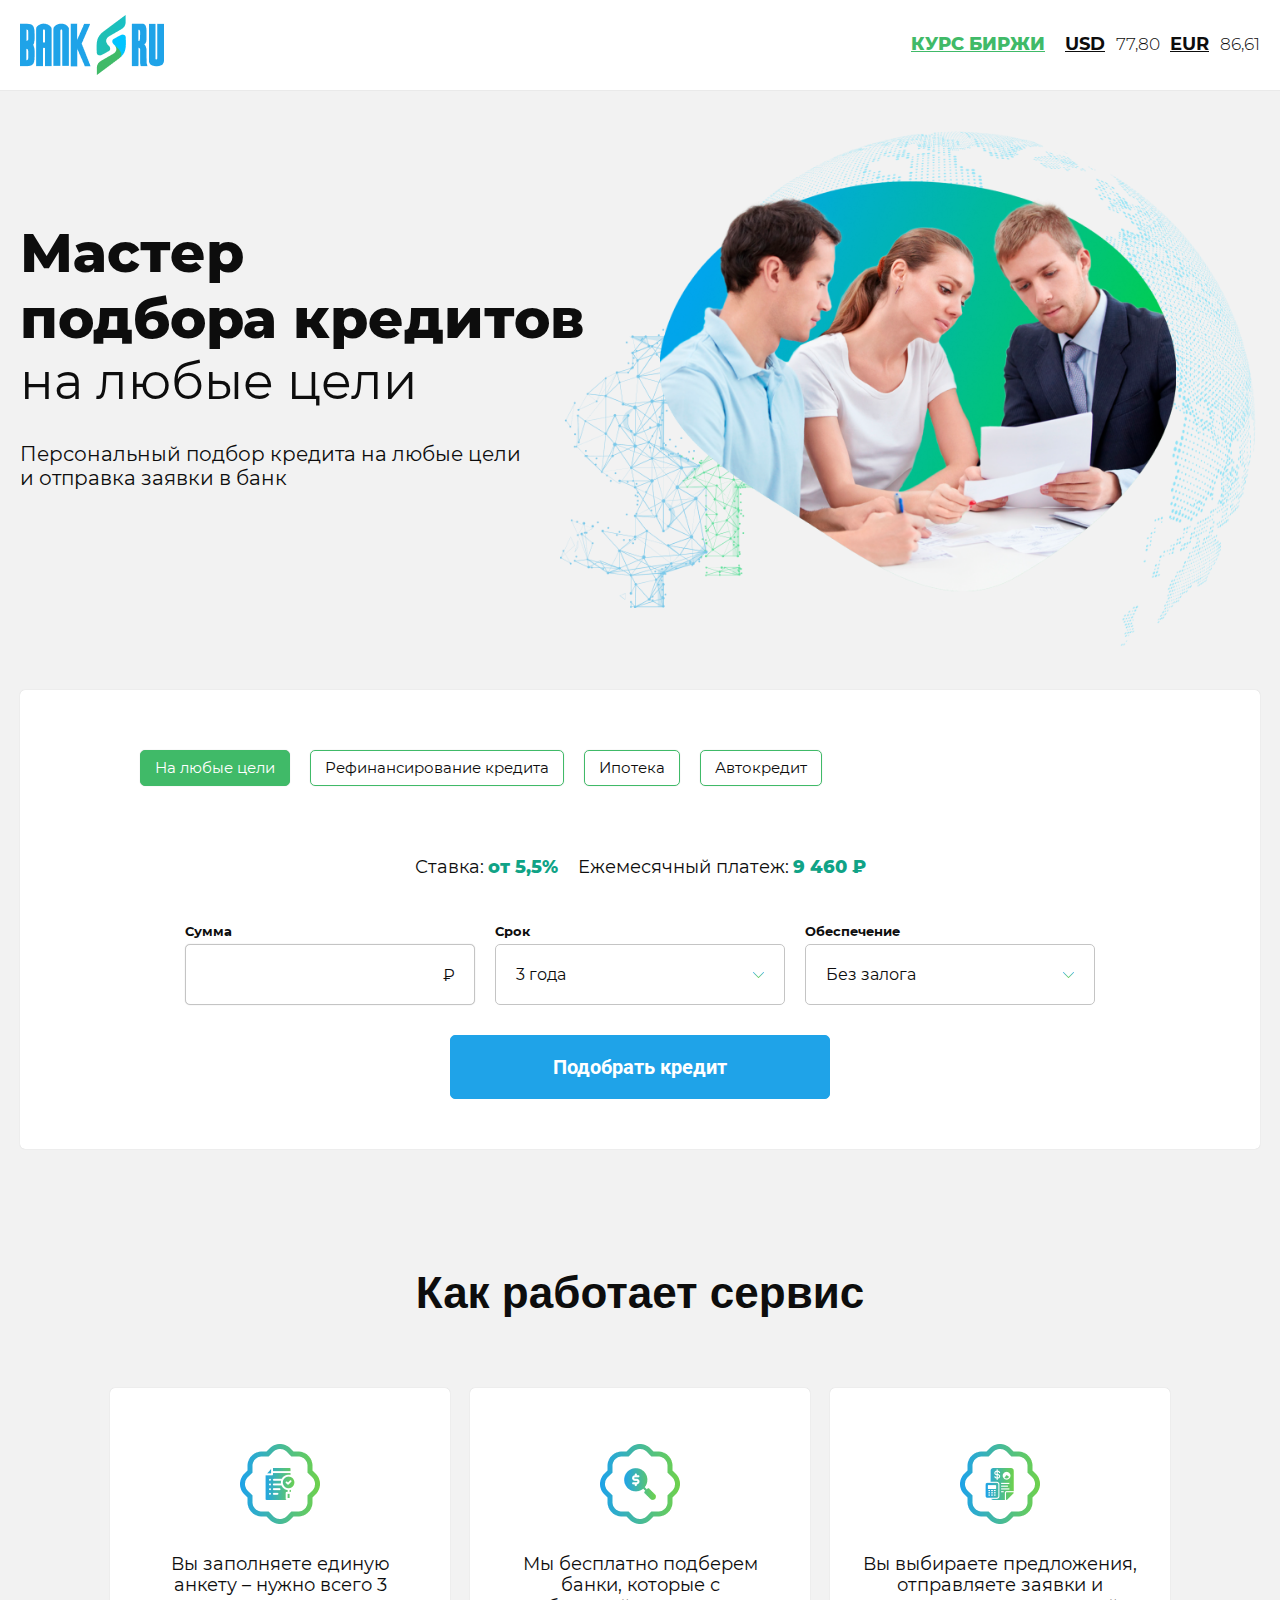
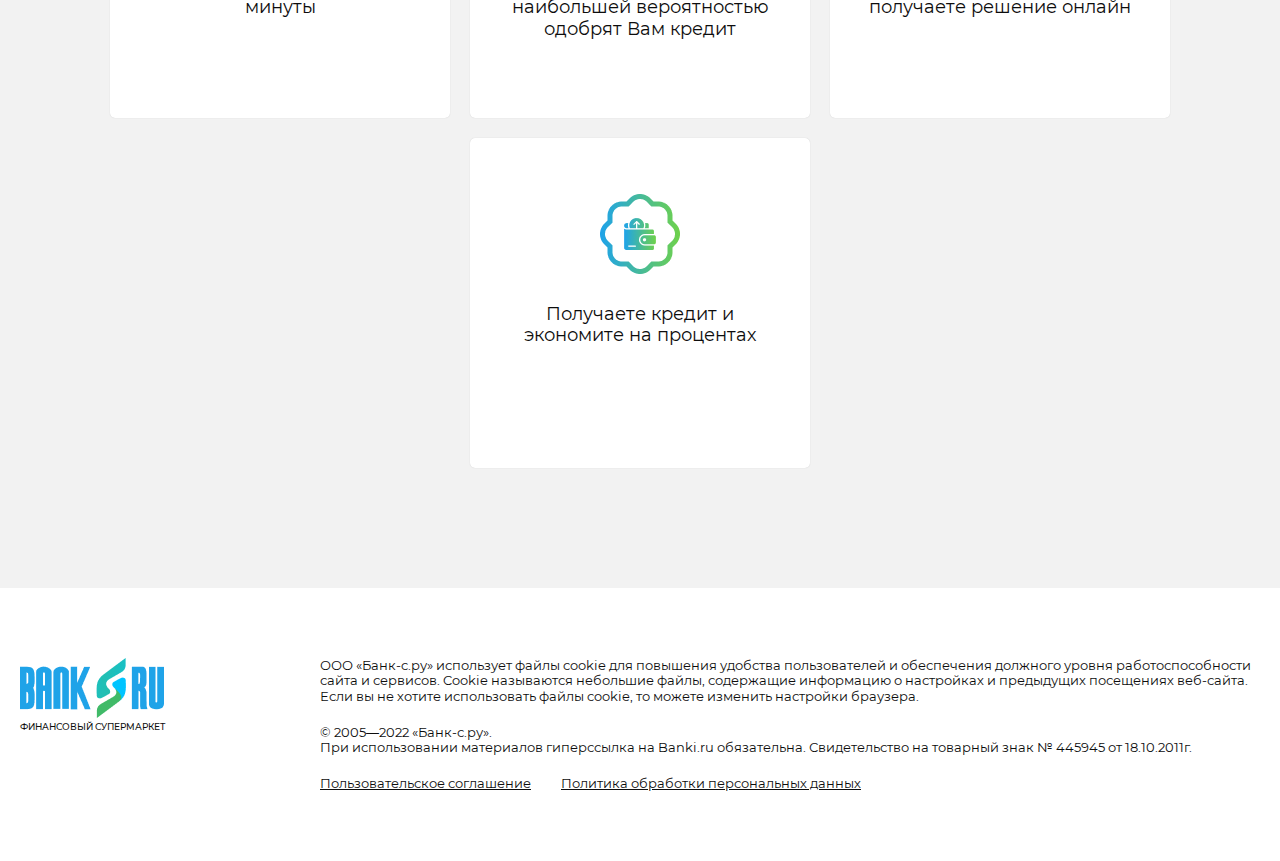
==== master.html @ af0bd75e "master.html" ====
<!DOCTYPE html>
<html lang="en">
<head>
    <meta charset="UTF-8">
    <meta http-equiv="X-UA-Compatible" content="IE=edge">
    <meta name="viewport" content="width=device-width, initial-scale=1.0">
    <link rel="stylesheet" href="css/style.css">
    <title>Document</title>
</head>
<body>

    
    <header class="section header">

        <div class="container header__container">
            <div class="row header__row">
                <img src="img/header/logo.png" alt="Bank" class="header__logo">

                <div class="header__box">
                    <a href="#" class="header__title">Курс биржи</a>
                    <div class="header__text-group header__text-group--first">
                        <span class="header__text-group__title">USD</span>
                        <span class="header__text-group__text">77,80</span>
                    </div>
                    <div class="header__text-group">
                        <span class="header__text-group__title">EUR</span>
                        <span class="header__text-group__text">86,61</span>
                    </div>
                </div>
            </div>
        </div>

    </header>
    <!-- /.section header -->

    <main>

        <section class="section master-main">

            <div class="container master-main__container">
                <div class="master-main__box">
                    <h2 class="master-main__title">Мастер<br>подбора кредитов</h2>
                    <h3 class="master-main__subtitle">на любые цели</h3>
                    <img src="img/master-main/bgM.png" alt="img" class="master-main__img">
                    <p class="master-main__text">Персональный подбор кредита на любые цели и отправка заявки в банк</p>
                </div>
            </div>

        </section>
        <!-- /.section master-main -->

        <section class="section master-calc">

            <div class="container master-calc__container">

                <div class="master-calc__tabs row">

                    <div class="master-calc__tabs__item active">На любые цели</div>
                    <div class="master-calc__tabs__item">Рефинансирование кредита</div>
                    <div class="master-calc__tabs__item">Ипотека</div>
                    <div class="master-calc__tabs__item">Автокредит</div>

                </div>

                <form action="#" class="master-calc__tab-content active">

                    <div class="row master-calc__result">

                        <div class="master-calc__text-group">
                            <span class="master-calc__text-group__title">Ставка:</span>
                            <span class="master-calc__text-group__text">от 5,5%</span>
                        </div>

                        <div class="master-calc__text-group">
                            <span class="master-calc__text-group__title">Ежемесячный платеж:</span>
                            <span class="master-calc__text-group__text">9 460 ₽</span>
                        </div>

                    </div>

                    <div class="master-calc__box">

                        <div class="master-calc__input-group">
                            <label for="sum1" class="master-calc__label">Сумма</label>
                            <input type="text" id="sum1" class="master-calc__input">
                            <span class="master-calc__rouble">₽</span>
                        </div>

                        <div class="master-calc__input-group">
                            <p class="master-calc__label">Срок</p>
                            <div class="select select--1">
                                <span class="select__title">3 года</span>
                                <span class="select__arrow"><img src="img/master-calc/arrow.png" alt="arrow"></span>
                                <div class="select__content">
                                    <div class="select__option">1 мес.</div>
                                    <div class="select__option">3 мес.</div>
                                    <div class="select__option">6 мес.</div>
                                    <div class="select__option">9 мес.</div>
                                    <div class="select__option">1 год</div>
                                    <div class="select__option">1 год 6 мес.</div>
                                    <div class="select__option">2 года</div>
                                    <div class="select__option active">3 года</div>
                                    <div class="select__option">4 года</div>
                                    <div class="select__option">5 лет</div>
                                    <div class="select__option">6 лет</div>
                                    <div class="select__option">7 лет</div>
                                    <div class="select__option">10 лет</div>
                                    <div class="select__option">15 лет</div>
                                    <div class="select__option">20 лет</div>
                                    <div class="select__option">25 лет</div>
                                    <div class="select__option">30 лет</div>
                                </div>
                            </div>
                        </div>

                        <div class="master-calc__input-group">
                            <p class="master-calc__label">Обеспечение</p>
                            <div class="select select--2">
                                <span class="select__title">Без залога</span>
                                <span class="select__arrow"><img src="img/master-calc/arrow.png" alt="arrow"></span>
                                <div class="select__content">
                                    <div class="select__option active">Без залога</div>
                                    <div class="select__option">Готов предоставить залог</div>
                                </div>
                            </div>
                        </div>

                    </div>

                    <button class="button master-calc__button">Подобрать кредит</button>

                </form>

                <form action="#" class="master-calc__tab-content">

                    <div class="row master-calc__result">

                        <div class="master-calc__text-group">
                            <span class="master-calc__text-group__title">Ставка:</span>
                            <span class="master-calc__text-group__text">от 5,5%</span>
                        </div>

                        <div class="master-calc__text-group">
                            <span class="master-calc__text-group__title">Ежемесячный платеж:</span>
                            <span class="master-calc__text-group__text">9 460 ₽</span>
                        </div>

                        <div class="master-calc__text-group">
                            <span class="master-calc__text-group__title">Экономия в месяц:</span>
                            <span class="master-calc__text-group__text">46 460 ₽</span>
                        </div>

                    </div>

                    <div class="master-calc__box">

                        <div class="master-calc__input-group">
                            <label for="sum1" class="master-calc__label">Сумма текущих кредитов</label>
                            <input type="text" id="sum1" class="master-calc__input">
                            <span class="master-calc__rouble">₽</span>
                        </div>

                        <div class="master-calc__input-group">
                            <label for="sum1" class="master-calc__label">Плачу сейчас в месяц</label>
                            <input type="text" id="sum1" class="master-calc__input">
                            <span class="master-calc__rouble">₽</span>
                        </div>

                        <div class="master-calc__input-group">
                            <p class="master-calc__label">Желаемый срок кредита</p>
                            <div class="select select--3">
                                <span class="select__title">3 года</span>
                                <span class="select__arrow"><img src="img/master-calc/arrow.png" alt="arrow"></span>
                                <div class="select__content">
                                    <div class="select__option">1 мес.</div>
                                    <div class="select__option">3 мес.</div>
                                    <div class="select__option">6 мес.</div>
                                    <div class="select__option">9 мес.</div>
                                    <div class="select__option">1 год</div>
                                    <div class="select__option">1 год 6 мес.</div>
                                    <div class="select__option">2 года</div>
                                    <div class="select__option active">3 года</div>
                                    <div class="select__option">4 года</div>
                                    <div class="select__option">5 лет</div>
                                    <div class="select__option">6 лет</div>
                                    <div class="select__option">7 лет</div>
                                    <div class="select__option">10 лет</div>
                                    <div class="select__option">15 лет</div>
                                    <div class="select__option">20 лет</div>
                                    <div class="select__option">25 лет</div>
                                    <div class="select__option">30 лет</div>
                                </div>
                            </div>
                        </div>

                    </div>

                    <button class="button master-calc__button">Подобрать кредит</button>

                </form>

                <form action="#" class="master-calc__tab-content">

                    <div class="row master-calc__result">

                        <div class="master-calc__text-group">
                            <span class="master-calc__text-group__title">Ставка:</span>
                            <span class="master-calc__text-group__text">от 5,5%</span>
                        </div>

                        <div class="master-calc__text-group">
                            <span class="master-calc__text-group__title">Сумма кредита:</span>
                            <span class="master-calc__text-group__text">2 500 000 ₽</span>
                        </div>

                        <div class="master-calc__text-group">
                            <span class="master-calc__text-group__title">Ежемесячный платеж:</span>
                            <span class="master-calc__text-group__text">25 910 ₽</span>
                        </div>

                    </div>

                    <div class="master-calc__box">

                        <div class="master-calc__input-group">
                            <p class="master-calc__label">Тип недвижимости</p>
                            <div class="select select--4">
                                <span class="select__title">Квартира</span>
                                <span class="select__arrow"><img src="img/master-calc/arrow.png" alt="arrow"></span>
                                <div class="select__content">
                                    <div class="select__option active">Квартира</div>
                                    <div class="select__option">Дом</div>
                                    <div class="select__option">Строительство дома</div>
                                    <div class="select__option">Апартаменты</div>
                                    <div class="select__option">Комната/Доля в квартире</div>
                                    <div class="select__option">Земельный участок</div>
                                    <div class="select__option">Гараж/машиноместо</div>
                                    <div class="select__option">Коммерческая недвижимость</div>
                                </div>
                            </div>
                        </div>

                        <div class="master-calc__input-group">
                            <label for="sum1" class="master-calc__label">Стоимость недвижимости</label>
                            <input type="text" id="sum1" class="master-calc__input">
                            <span class="master-calc__rouble">₽</span>
                        </div>

                        <div class="master-calc__input-group">
                            <label for="sum1" class="master-calc__label">Первоначальный взнос</label>
                            <input type="text" id="sum1" class="master-calc__input">
                            <span class="master-calc__rouble">₽</span>
                        </div>

                        <div class="master-calc__input-group">
                            <p class="master-calc__label">Срок</p>
                            <div class="select select--5">
                                <span class="select__title">10 лет</span>
                                <span class="select__arrow"><img src="img/master-calc/arrow.png" alt="arrow"></span>
                                <div class="select__content">
                                    <div class="select__option">2 года</div>
                                    <div class="select__option">3 года</div>
                                    <div class="select__option">4 года</div>
                                    <div class="select__option">5 лет</div>
                                    <div class="select__option">6 лет</div>
                                    <div class="select__option">7 лет</div>
                                    <div class="select__option active">10 лет</div>
                                    <div class="select__option">15 лет</div>
                                    <div class="select__option">20 лет</div>
                                    <div class="select__option">25 лет</div>
                                    <div class="select__option">30 лет</div>
                                </div>
                            </div>
                        </div>

                    </div>

                    <button class="button master-calc__button">Подобрать кредит</button>

                </form>

                <form action="#" class="master-calc__tab-content">

                    <div class="row master-calc__result">

                        <div class="master-calc__text-group">
                            <span class="master-calc__text-group__title">Ставка:</span>
                            <span class="master-calc__text-group__text">от 5,5%</span>
                        </div>

                        <div class="master-calc__text-group">
                            <span class="master-calc__text-group__title">Ежемесячный платеж:</span>
                            <span class="master-calc__text-group__text">9 460 ₽</span>
                        </div>

                    </div>

                    <div class="master-calc__box">

                        <div class="master-calc__input-group">
                            <label for="sum1" class="master-calc__label">Сумма</label>
                            <input type="text" id="sum1" class="master-calc__input">
                            <span class="master-calc__rouble">₽</span>
                        </div>

                        <div class="master-calc__input-group">
                            <p class="master-calc__label">Срок кредита</p>
                            <div class="select select--6">
                                <span class="select__title">3 года</span>
                                <span class="select__arrow"><img src="img/master-calc/arrow.png" alt="arrow"></span>
                                <div class="select__content">
                                    <div class="select__option">1 мес.</div>
                                    <div class="select__option">3 мес.</div>
                                    <div class="select__option">6 мес.</div>
                                    <div class="select__option">9 мес.</div>
                                    <div class="select__option">1 год</div>
                                    <div class="select__option">1 год 6 мес.</div>
                                    <div class="select__option">2 года</div>
                                    <div class="select__option active">3 года</div>
                                    <div class="select__option">4 года</div>
                                    <div class="select__option">5 лет</div>
                                    <div class="select__option">6 лет</div>
                                    <div class="select__option">7 лет</div>
                                    <div class="select__option">10 лет</div>
                                    <div class="select__option">15 лет</div>
                                    <div class="select__option">20 лет</div>
                                    <div class="select__option">25 лет</div>
                                    <div class="select__option">30 лет</div>
                                </div>
                            </div>
                        </div>

                    </div>

                    <button class="button master-calc__button">Подобрать кредит</button>

                </form>

            </div>

        </section>
        <!-- /.section master-calc -->

        <section class="section master-work">

            <div class="container master-work__container">
                <h3 class="section__title master-work__title">Как работает сервис</h3>

                <div class="row master-work__row">

                    <div class="master-work__card">
                        <img src="img/master-work/img1.png" alt="img" class="master-work__card__img">
                        <p class="master-work__card__text">Вы заполняете единую анкету – нужно всего 3 минуты</p>
                    </div>

                    <div class="master-work__card">
                        <img src="img/master-work/img2.png" alt="img" class="master-work__card__img">
                        <p class="master-work__card__text">Мы бесплатно подберем банки, которые с наибольшей вероятностью одобрят Вам кредит</p>
                    </div>

                    <div class="master-work__card">
                        <img src="img/master-work/img3.png" alt="img" class="master-work__card__img">
                        <p class="master-work__card__text">Вы выбираете предложения, отправляете заявки и получаете решение онлайн</p>
                    </div>

                    <div class="master-work__card">
                        <img src="img/master-work/img4.png" alt="img" class="master-work__card__img">
                        <p class="master-work__card__text">Получаете кредит и экономите на процентах</p>
                    </div>

                </div>
            </div>

        </section>
        <!-- /.section master-work -->

    </main>

    <footer class="section footer">

        <div class="container footer__container">
            <div class="footer__row">
                <div class="footer__box">
                    <img src="img/header/logo.png" alt="logo" class="footer__logo">
                    <p class="footer__box__text">ФИНАНСОВЫЙ СУПЕРМАРКЕТ</p>
                </div>

                <div class="footer__content">
                    <p class="footer__text">ООО «Банк-c.ру» использует файлы cookie для повышения удобства пользователей и обеспечения должного уровня работоспособности сайта и сервисов. Cookie называются небольшие файлы, содержащие информацию о настройках и предыдущих посещениях веб-сайта. Если вы не хотите использовать файлы cookie, то можете изменить настройки браузера.</p>
                    <p class="footer__text">© 2005—2022  «Банк-с.ру».<br>При использовании материалов гиперссылка на Banki.ru обязательна. Свидетельство на товарный знак № 445945 от 18.10.2011г.</p>
                    <div class="footer__content__row">
                        <a href="#" class="footer__link">Пользовательское соглашение</a>
                        <a href="#" class="footer__link">Политика обработки персональных данных</a>
                    </div>
                </div>
            </div>
        </div>

    </footer>
    <!-- /.section footer -->

    <script src="js/script.js"></script>
    
</body>
</html>
---- css/style.css ----
@font-face {
  font-family: 'Montserrat';
  src: url("../fonts/Montserrat/Montserrat-Bold.woff") format("woff"), url("../fonts/Montserrat/Montserrat-Bold.woff2") format("woff2");
  font-weight: bold;
  font-style: normal;
  font-display: swap; }

@font-face {
  font-family: 'Montserrat';
  src: url("../fonts/Montserrat/Montserrat-ExtraBold.woff") format("woff"), url("../fonts/Montserrat/Montserrat-ExtraBold.woff2") format("woff2");
  font-weight: 800;
  font-style: normal;
  font-display: swap; }

@font-face {
  font-family: 'Montserrat';
  src: url("../fonts/Montserrat/Montserrat-Light.woff") format("woff"), url("../fonts/Montserrat/Montserrat-Light.woff2") format("woff2");
  font-weight: 300;
  font-style: normal;
  font-display: swap; }

@font-face {
  font-family: 'Montserrat';
  src: url("../fonts/Montserrat/Montserrat-Medium.woff") format("woff"), url("../fonts/Montserrat/Montserrat-Medium.woff2") format("woff2");
  font-weight: 500;
  font-style: normal;
  font-display: swap; }

@font-face {
  font-family: 'Montserrat';
  src: url("../fonts/Montserrat/Montserrat-Regular.woff") format("woff"), url("../fonts/Montserrat/Montserrat-Regular.woff2") format("woff2");
  font-weight: normal;
  font-style: normal;
  font-display: swap; }

@font-face {
  font-family: 'Montserrat';
  src: url("../fonts/Montserrat/Montserrat-SemiBold.woff") format("woff"), url("../fonts/Montserrat/Montserrat-SemiBold.woff2") format("woff2");
  font-weight: 600;
  font-style: normal;
  font-display: swap; }

@font-face {
  font-family: 'Roboto';
  src: url("../fonts/Roboto/Roboto-Bold.woff") format("woff"), url("../fonts/Roboto/Roboto-Bold.woff2") format("woff2");
  font-weight: bold;
  font-style: normal;
  font-display: swap; }

@font-face {
  font-family: 'Roboto';
  src: url("../fonts/Roboto/Roboto-Medium.woff") format("woff"), url("../fonts/Roboto/Roboto-Medium.woff2") format("woff2");
  font-weight: 500;
  font-style: normal;
  font-display: swap; }

@font-face {
  font-family: 'Roboto';
  src: url("../fonts/Roboto/Roboto-Regular.woff") format("woff"), url("../fonts/Roboto/Roboto-Regular.woff2") format("woff2");
  font-weight: normal;
  font-style: normal;
  font-display: swap; }

/*! normalize.css v8.0.1 | MIT License | github.com/necolas/normalize.css */
/* Document
   ========================================================================== */
/**
 * 1. Correct the line height in all browsers.
 * 2. Prevent adjustments of font size after orientation changes in iOS.
 */
html {
  line-height: 1.15;
  /* 1 */
  -webkit-text-size-adjust: 100%;
  /* 2 */ }

/* Sections
     ========================================================================== */
/**
   * Remove the margin in all browsers.
   */
body {
  margin: 0; }

/**
   * Render the `main` element consistently in IE.
   */
main {
  display: block; }

/**
   * Correct the font size and margin on `h1` elements within `section` and
   * `article` contexts in Chrome, Firefox, and Safari.
   */
h1 {
  font-size: 2em;
  margin: 0.67em 0; }

/* Grouping content
     ========================================================================== */
/**
   * 1. Add the correct box sizing in Firefox.
   * 2. Show the overflow in Edge and IE.
   */
hr {
  box-sizing: content-box;
  /* 1 */
  height: 0;
  /* 1 */
  overflow: visible;
  /* 2 */ }

/**
   * 1. Correct the inheritance and scaling of font size in all browsers.
   * 2. Correct the odd `em` font sizing in all browsers.
   */
pre {
  font-family: monospace, monospace;
  /* 1 */
  font-size: 1em;
  /* 2 */ }

/* Text-level semantics
     ========================================================================== */
/**
   * Remove the gray background on active links in IE 10.
   */
a {
  background-color: transparent; }

/**
   * 1. Remove the bottom border in Chrome 57-
   * 2. Add the correct text decoration in Chrome, Edge, IE, Opera, and Safari.
   */
abbr[title] {
  border-bottom: none;
  /* 1 */
  text-decoration: underline;
  /* 2 */
  -webkit-text-decoration: underline dotted;
  text-decoration: underline dotted;
  /* 2 */ }

/**
   * Add the correct font weight in Chrome, Edge, and Safari.
   */
b,
strong {
  font-weight: bolder; }

/**
   * 1. Correct the inheritance and scaling of font size in all browsers.
   * 2. Correct the odd `em` font sizing in all browsers.
   */
code,
kbd,
samp {
  font-family: monospace, monospace;
  /* 1 */
  font-size: 1em;
  /* 2 */ }

/**
   * Add the correct font size in all browsers.
   */
small {
  font-size: 80%; }

/**
   * Prevent `sub` and `sup` elements from affecting the line height in
   * all browsers.
   */
sub,
sup {
  font-size: 75%;
  line-height: 0;
  position: relative;
  vertical-align: baseline; }

sub {
  bottom: -0.25em; }

sup {
  top: -0.5em; }

/* Embedded content
     ========================================================================== */
/**
   * Remove the border on images inside links in IE 10.
   */
img {
  border-style: none; }

/* Forms
     ========================================================================== */
/**
   * 1. Change the font styles in all browsers.
   * 2. Remove the margin in Firefox and Safari.
   */
button,
input,
optgroup,
select,
textarea {
  font-family: inherit;
  /* 1 */
  font-size: 100%;
  /* 1 */
  line-height: 1.15;
  /* 1 */
  margin: 0;
  /* 2 */ }

/**
   * Show the overflow in IE.
   * 1. Show the overflow in Edge.
   */
button,
input {
  /* 1 */
  overflow: visible; }

/**
   * Remove the inheritance of text transform in Edge, Firefox, and IE.
   * 1. Remove the inheritance of text transform in Firefox.
   */
button,
select {
  /* 1 */
  text-transform: none; }

/**
   * Correct the inability to style clickable types in iOS and Safari.
   */
button,
[type="button"],
[type="reset"],
[type="submit"] {
  -webkit-appearance: button; }

/**
   * Remove the inner border and padding in Firefox.
   */
button::-moz-focus-inner,
[type="button"]::-moz-focus-inner,
[type="reset"]::-moz-focus-inner,
[type="submit"]::-moz-focus-inner {
  border-style: none;
  padding: 0; }

/**
   * Restore the focus styles unset by the previous rule.
   */
button:-moz-focusring,
[type="button"]:-moz-focusring,
[type="reset"]:-moz-focusring,
[type="submit"]:-moz-focusring {
  outline: 1px dotted ButtonText; }

/**
   * Correct the padding in Firefox.
   */
fieldset {
  padding: 0.35em 0.75em 0.625em; }

/**
   * 1. Correct the text wrapping in Edge and IE.
   * 2. Correct the color inheritance from `fieldset` elements in IE.
   * 3. Remove the padding so developers are not caught out when they zero out
   *    `fieldset` elements in all browsers.
   */
legend {
  box-sizing: border-box;
  /* 1 */
  color: inherit;
  /* 2 */
  display: table;
  /* 1 */
  max-width: 100%;
  /* 1 */
  padding: 0;
  /* 3 */
  white-space: normal;
  /* 1 */ }

/**
   * Add the correct vertical alignment in Chrome, Firefox, and Opera.
   */
progress {
  vertical-align: baseline; }

/**
   * Remove the default vertical scrollbar in IE 10+.
   */
textarea {
  overflow: auto; }

/**
   * 1. Add the correct box sizing in IE 10.
   * 2. Remove the padding in IE 10.
   */
[type="checkbox"],
[type="radio"] {
  box-sizing: border-box;
  /* 1 */
  padding: 0;
  /* 2 */ }

/**
   * Correct the cursor style of increment and decrement buttons in Chrome.
   */
[type="number"]::-webkit-inner-spin-button,
[type="number"]::-webkit-outer-spin-button {
  height: auto; }

/**
   * 1. Correct the odd appearance in Chrome and Safari.
   * 2. Correct the outline style in Safari.
   */
[type="search"] {
  -webkit-appearance: textfield;
  /* 1 */
  outline-offset: -2px;
  /* 2 */ }

/**
   * Remove the inner padding in Chrome and Safari on macOS.
   */
[type="search"]::-webkit-search-decoration {
  -webkit-appearance: none; }

/**
   * 1. Correct the inability to style clickable types in iOS and Safari.
   * 2. Change font properties to `inherit` in Safari.
   */
::-webkit-file-upload-button {
  -webkit-appearance: button;
  /* 1 */
  font: inherit;
  /* 2 */ }

/* Interactive
     ========================================================================== */
/*
   * Add the correct display in Edge, IE 10+, and Firefox.
   */
details {
  display: block; }

/*
   * Add the correct display in all browsers.
   */
summary {
  display: list-item; }

/* Misc
     ========================================================================== */
/**
   * Add the correct display in IE 10+.
   */
template {
  display: none; }

/**
   * Add the correct display in IE 10.
   */
[hidden] {
  display: none; }

* {
  margin: 0;
  padding: 0;
  box-sizing: border-box; }

img {
  max-width: 100%;
  height: auto; }

body {
  font-family: 'Roboto', sans-serif;
  font-weight: normal;
  font-size: 18px;
  font-style: normal;
  line-height: 1.2;
  background-color: #F2F2F2;
  color: #0D0D0D; }

.button {
  transition: 0.3s;
  font-size: 20px;
  font-style: normal;
  font-weight: bold;
  line-height: 110%;
  padding: 15px 0;
  cursor: pointer;
  color: #ffffff;
  background-color: #40BA68;
  border-radius: 5px;
  border: 1px solid #40BA68;
  text-decoration: none;
  text-align: center;
  display: inline-block; }
  .button:focus {
    outline: none; }
  .button:hover {
    transform: scale(1.03); }

.section {
  max-width: 1920px;
  margin: auto;
  padding-left: 20px;
  padding-right: 20px; }
  .section__title {
    font-family: 'Motserrat', sans-serif;
    font-weight: 900;
    font-style: normal;
    font-size: 44px;
    line-height: 1.1;
    text-align: center;
    margin: auto; }

.container {
  max-width: 1420px;
  margin: auto; }

.row {
  display: flex;
  justify-content: space-between;
  align-items: center; }

@-webkit-keyframes fadeIn {
  0% {
    opacity: 0; }
  100% {
    opacity: 1; } }

@keyframes fadeIn {
  0% {
    opacity: 0; }
  100% {
    opacity: 1; } }

.header {
  padding-top: 15px;
  padding-bottom: 15px;
  font-family: 'Montserrat', sans-serif;
  font-style: normal;
  background-color: #ffffff;
  box-shadow: 0px 0px 1px #C4C4C4; }
  .header__box {
    display: flex;
    align-items: center; }
  .header__title {
    font-weight: 800;
    font-size: 18px;
    -webkit-text-decoration-line: underline;
    text-decoration-line: underline;
    text-transform: uppercase;
    color: #40BA68;
    margin-right: 20px; }
  .header__text-group--first {
    margin-right: 10px; }
  .header__text-group__title {
    font-weight: bold;
    font-size: 18px;
    -webkit-text-decoration-line: underline;
    text-decoration-line: underline;
    margin-right: 6px; }
  .header__text-group__text {
    font-weight: 300;
    font-size: 17px; }

.main {
  background: url(../img/main/bg.png) no-repeat right center;
  background-size: contain;
  margin-bottom: 60px; }
  .main__img {
    display: none; }
  .main__container {
    padding-top: 144px;
    padding-bottom: 144px; }
  .main__title {
    font-family: 'Montserrat', sans-serif;
    font-style: normal;
    font-weight: 900;
    font-size: 55px;
    margin: 0; }
  .main__subtitle {
    font-family: 'Montserrat', sans-serif;
    font-style: normal;
    font-weight: normal;
    font-size: 50px;
    margin-bottom: 30px; }
  .main__text {
    font-family: 'Montserrat', sans-serif;
    font-style: normal;
    font-weight: normal;
    font-size: 20px;
    margin-bottom: 30px; }
  .main__button {
    background-color: #1FA3E8;
    border-color: #1FA3E8;
    width: 340px;
    font-size: 20px;
    padding-top: 20px;
    padding-bottom: 20px; }

.offer {
  padding-left: 10px;
  padding-right: 10px;
  padding-bottom: 105px; }
  .offer__title {
    margin-bottom: 55px;
    padding-left: 10px;
    padding-right: 10px; }
  .offer__container {
    max-width: 1440px; }
  .offer__row {
    display: flex;
    justify-content: center;
    flex-wrap: wrap; }
  .offer__card {
    width: 340px;
    height: 358px;
    background: #FFFFFF;
    box-shadow: 0px 0px 1px #C4C4C4;
    border-radius: 5px;
    margin: 15px 10px; }
    .offer__card__button {
      width: 100%; }
    .offer__card__content {
      padding: 0 30px;
      display: flex;
      flex-direction: column;
      align-items: center; }
      .offer__card__content__line {
        margin-bottom: 18px; }
        .offer__card__content__line--last {
          margin-bottom: 45px; }
    .offer__card__text-group {
      display: flex;
      justify-content: space-between;
      margin-bottom: 2px;
      width: 100%; }
      .offer__card__text-group__title {
        font-weight: bold; }
    .offer__card__line {
      width: 100%;
      height: 1px;
      background: linear-gradient(to right, #1FA3E8, #6ED14B);
      margin-bottom: 50px; }
    .offer__card__img {
      margin-right: 20px; }
    .offer__card__header {
      height: 75px;
      display: flex;
      justify-content: center;
      align-items: center; }
    .offer__card__title {
      font-family: 'Montserrat', sans-serif;
      font-style: normal;
      font-weight: 800;
      font-size: 20px;
      color: #0C5CCB; }

.master-main__container {
  padding-top: 130px;
  padding-bottom: 200px;
  background: url(../img/master-main/bg.png) no-repeat right center;
  background-size: contain; }

.master-main__img {
  display: none;
  margin: auto;
  margin-bottom: 4px; }

.master-main__title {
  font-family: 'Montserrat', sans-serif;
  font-style: normal;
  font-weight: 900;
  font-size: 55px; }

.master-main__subtitle {
  font-family: 'Montserrat', sans-serif;
  font-style: normal;
  font-weight: normal;
  font-size: 50px;
  margin-bottom: 30px; }

.master-main__text {
  font-family: 'Montserrat', sans-serif;
  font-style: normal;
  font-weight: normal;
  font-size: 20px;
  max-width: 510px; }

.master-calc {
  margin-bottom: 120px; }
  .master-calc__button {
    width: 380px;
    padding: 20px 0;
    background-color: #1FA3E8;
    border-color: #1FA3E8; }
  .master-calc__label {
    font-family: 'Montserrat', sans-serif;
    font-style: normal;
    font-weight: bold;
    font-size: 13px;
    margin-bottom: 5px; }
  .master-calc__input {
    border: 1px solid #C4C4C4;
    box-shadow: 0px 0px 1px #C4C4C4;
    border-radius: 5px;
    padding: 20px 32px 20px 20px;
    width: 290px;
    font-family: 'Montserrat', sans-serif;
    font-style: normal;
    font-weight: normal;
    font-size: 16px; }
    .master-calc__input:focus {
      outline: none; }
  .master-calc__input-group {
    display: flex;
    flex-direction: column;
    margin: 10px;
    position: relative; }
  .master-calc__rouble {
    font-family: 'Montserrat', sans-serif;
    font-style: normal;
    font-weight: normal;
    font-size: 16px;
    position: absolute;
    bottom: 20px;
    right: 20px; }
  .master-calc__box {
    display: flex;
    justify-content: center;
    flex-wrap: wrap;
    margin-bottom: 20px; }
  .master-calc__text-group {
    margin-right: 20px; }
    .master-calc__text-group:last-child {
      margin-right: 0; }
    .master-calc__text-group__title {
      font-family: 'Montserrat', sans-serif;
      font-style: normal;
      font-weight: normal;
      font-size: 18px; }
    .master-calc__text-group__text {
      font-family: 'Montserrat', sans-serif;
      font-style: normal;
      font-weight: 800;
      font-size: 18px;
      color: #10A386; }
  .master-calc__result {
    margin-bottom: 35px; }
  .master-calc__tab-content {
    display: none;
    flex-direction: column;
    align-items: center; }
  .master-calc__container {
    background: #FFFFFF;
    box-shadow: 0px 0px 1px #C4C4C4;
    border-radius: 5px;
    padding: 50px 20px; }
    .master-calc__container > .active {
      display: flex;
      -webkit-animation: fadeIn 0.3s;
      animation: fadeIn 0.3s; }
  .master-calc__tabs {
    padding-left: 90px;
    justify-content: flex-start;
    flex-wrap: wrap;
    margin-bottom: 60px; }
    .master-calc__tabs .active {
      background-color: #40BA68;
      color: #ffffff; }
    .master-calc__tabs__item {
      box-shadow: 0px 0px 1px #C4C4C4;
      border-radius: 5px;
      font-family: 'Montserrat', sans-serif;
      font-style: normal;
      font-weight: normal;
      font-size: 15px;
      padding: 8px 14px;
      border: 1px solid #40BA68;
      cursor: pointer;
      transition: 0.3s;
      margin: 10px; }

.select {
  background-color: #FFFFFF;
  border: 1px solid #C4C4C4;
  border-radius: 5px;
  cursor: pointer;
  padding: 20px;
  padding-right: 26px;
  position: relative;
  transition: 0.3s;
  font-family: 'Montserrat', sans-serif;
  font-style: normal;
  font-weight: normal;
  font-size: 16px;
  width: 290px; }

.select--active {
  border-radius: 5px 5px 0 0;
  border-bottom: 1px solid transparent; }

.select--active .select__content {
  border: 1px solid #C4C4C4;
  border-top: none; }

.select--active .select__arrow {
  transform: translateY(-50%) rotate(180deg); }

.select__arrow {
  display: flex;
  position: absolute;
  right: 20px;
  top: 50%;
  transform: translateY(-50%);
  transition: 0.3s; }

.select__content {
  position: absolute;
  width: calc( 100% + 2px);
  left: -1px;
  top: 100%;
  background-color: #FFFFFF;
  border-radius: 0 0 5px 5px;
  height: auto;
  max-height: 0px;
  overflow: auto;
  border: 0px;
  transition: 0.3s;
  z-index: 199; }
  .select__content .active {
    background-image: url(../img/master-calc/ok.png); }

.select__option {
  transition: 0.3s;
  border-bottom: 1px solid #C4C4C4;
  padding: 20px;
  background-repeat: no-repeat;
  background-position: calc( 100% - 8px) center; }

.select__option:first-child {
  border-top: 1px solid #C4C4C4; }

.select__option:last-child {
  border-bottom: none; }

.select__option:hover {
  background-color: #eaeaea; }

.master-work {
  margin-bottom: 110px;
  padding-left: 10px;
  padding-right: 10px; }
  .master-work__container {
    max-width: 1440px; }
  .master-work__row {
    flex-wrap: wrap;
    justify-content: center; }
  .master-work__title {
    margin-bottom: 60px;
    padding-left: 10px;
    padding-right: 10px; }
  .master-work__card {
    background: #FFFFFF;
    box-shadow: 0px 0px 1px #C4C4C4;
    border-radius: 5px;
    width: 340px;
    height: 330px;
    padding: 56px 32px 0;
    margin: 10px; }
    .master-work__card__img {
      display: block;
      margin: auto;
      margin-bottom: 30px; }
    .master-work__card__text {
      text-align: center;
      font-family: 'Montserrat', sans-serif;
      font-style: normal;
      font-weight: normal;
      font-size: 18px; }

.footer {
  background: #ffffff;
  padding-top: 70px;
  padding-bottom: 70px; }
  .footer__content {
    max-width: 940px; }
    .footer__content__row {
      display: flex; }
  .footer__link {
    font-family: 'Montserrat', sans-serif;
    font-style: normal;
    font-weight: normal;
    font-size: 13px;
    -webkit-text-decoration-line: underline;
    text-decoration-line: underline;
    color: #0D0D0D; }
    .footer__link:first-child {
      margin-right: 30px; }
  .footer__text {
    font-family: Montserrat;
    font-style: normal;
    font-weight: normal;
    font-size: 13px;
    margin-bottom: 20px; }
  .footer__row {
    display: flex;
    justify-content: space-between; }
  .footer__box__text {
    font-family: 'Montserrat', sans-serif;
    font-style: normal;
    font-weight: 500;
    font-size: 9px; }

.modal {
  visibility: hidden;
  opacity: 0;
  position: fixed;
  left: 0;
  top: 0;
  right: 0;
  bottom: 0;
  background-color: rgba(0, 0, 0, 0.7);
  padding: 40px 20px;
  transition: 0.3s;
  display: flex;
  justify-content: center;
  align-items: flex-start;
  overflow: auto;
  z-index: 199; }
  .modal--active {
    visibility: visible;
    opacity: 1; }
  .modal-success__dialog {
    width: 100%;
    max-width: 1220px;
    background: #F2F2F2 url(../img/modal/bgSuccess.png) no-repeat center;
    padding: 60px 140px;
    text-align: center; }
  .modal-success__title {
    font-family: 'Montserrat', sans-serif;
    font-style: normal;
    font-weight: 900;
    font-size: 44px;
    color: #0C5CCB;
    margin-bottom: 20px; }
  .modal-success__text {
    font-family: 'Montserrat', sans-serif;
    font-style: normal;
    font-weight: 500;
    font-size: 24px;
    max-width: 466px;
    margin: auto; }
  .modal-success__box {
    background: #ffffff;
    box-shadow: 0px 0px 1px #C4C4C4;
    border-radius: 5px;
    padding: 90px 20px;
    position: relative; }
  .modal-success__close {
    position: absolute;
    top: 30px;
    right: 30px;
    cursor: pointer; }
  .modal-success__img {
    display: block;
    margin: auto;
    margin-bottom: 20px; }
  .modal-main__dialog {
    box-shadow: 0px 0px 1px #C4C4C4;
    border-radius: 5px;
    padding: 60px 20px 90px 100px;
    width: 100%;
    max-width: 1180px;
    background: #FFFFFF url(../img/modal/bgMain.png) no-repeat right center;
    background-size: contain;
    position: relative; }
  .modal-main__close {
    position: absolute;
    top: 30px;
    right: 30px;
    cursor: pointer; }
  .modal-main__box {
    max-width: 400px; }
  .modal-main__title {
    font-family: 'Montserrat', sans-serif;
    font-style: normal;
    font-weight: 500;
    font-size: 20px;
    text-align: center;
    margin-bottom: 20px; }
  .modal-main__input-group {
    width: 100%;
    margin-bottom: 20px; }
  .modal-main__input {
    width: 100%;
    border: 1px solid #E0E0E0;
    border-radius: 5px;
    padding: 20px 24px;
    font-family: 'Montserrat', sans-serif;
    font-style: normal;
    font-weight: normal;
    font-size: 18px;
    color: #acacac; }
    .modal-main__input:focus {
      outline: none; }
  .modal-main__button {
    width: 100%;
    padding: 20px 0;
    background-color: #1FA3E8;
    border: 1px solid #1FA3E8; }
  .modal-main__img {
    display: none; }

@media screen and (max-width: 1400px) {
  .master-main__container {
    background-size: 700px; }
  .main {
    background-size: 650px; } }

@media screen and (max-width: 1200px) {
  .master-main__container {
    padding-top: 60px;
    padding-bottom: 60px;
    background-size: contain; }
  .footer {
    padding-top: 28px;
    padding-bottom: 28px;
    text-align: center; }
    .footer__content__row {
      justify-content: center; }
    .footer__row {
      flex-direction: column;
      align-items: center; }
    .footer__box {
      margin-bottom: 15px; }
  .main {
    background-size: 500px; }
    .main__container {
      padding-top: 60px;
      padding-bottom: 60px; } }

@media screen and (max-width: 1100px) {
  .master-main__container {
    background: url(../img/master-main/bgM.png) no-repeat calc( 100% - 80px) center; }
  .master-main__title {
    font-size: 40px; }
  .master-main__subtitle {
    font-size: 36px; }
  .master-main__text {
    font-size: 18px;
    max-width: 450px; }
  .main {
    background-size: 450px; }
    .main__container {
      padding-top: 40px;
      padding-top: 40px; } }

@media screen and (max-width: 991px) {
  .select {
    font-size: 14px; }
  .master-calc__box {
    margin-bottom: 7px; }
  .master-calc__button {
    font-size: 16px;
    width: 290px; }
  .master-calc__input-group {
    margin: 7px; }
  .master-calc__rouble {
    font-size: 14px; }
  .master-calc__input {
    font-size: 14px; }
  .master-calc__result {
    margin-bottom: 30px; }
  .master-calc__tabs {
    margin-bottom: 40px;
    padding-left: 0; }
    .master-calc__tabs__item {
      margin: 5px; }
  .master-calc__text-group__title {
    font-size: 15px; }
  .master-calc__text-group__text {
    font-size: 15px; }
  .master-work {
    margin-bottom: 50px; }
    .master-work__title {
      margin-bottom: 25px; }
    .master-work__card {
      width: 300px;
      height: 250px;
      padding: 45px 22px 0; }
      .master-work__card__img {
        margin-bottom: 15px; }
      .master-work__card__text {
        font-size: 16px; }
  .master-main__container {
    background: url(../img/master-main/bgM.png) no-repeat right center; }
  .master-main__title {
    font-size: 28px; }
  .master-main__subtitle {
    font-size: 24px;
    margin-bottom: 15px; }
  .master-main__text {
    font-size: 16px;
    max-width: 400px; }
  .modal-success {
    padding-left: 0;
    padding-right: 0; }
    .modal-success__dialog {
      padding: 0;
      background: #FFFFFF;
      box-shadow: 0px 0px 1px #C4C4C4;
      border-radius: 5px;
      max-width: 320px; }
    .modal-success__close {
      width: 25px;
      top: 18px;
      right: 18px; }
    .modal-success__img {
      width: 50px;
      margin-bottom: 20px; }
    .modal-success__title {
      font-size: 20px;
      margin-bottom: 10px; }
    .modal-success__text {
      font-size: 16px; }
    .modal-success__box {
      border: none;
      box-shadow: none;
      padding: 110px 36px 130px; }
  .modal-main {
    padding-left: 0;
    padding-right: 0; }
    .modal-main__button {
      font-size: 16px; }
    .modal-main__input {
      font-size: 16px; }
    .modal-main__input-group {
      margin-bottom: 10px; }
    .modal-main__title {
      font-size: 16px;
      margin-bottom: 5px; }
    .modal-main__img {
      display: block;
      margin-bottom: 5px; }
    .modal-main__close {
      width: 25px;
      top: 18px;
      right: 18px; }
    .modal-main__dialog {
      max-width: 320px;
      padding: 60px 10px;
      background-image: none; }
  .offer {
    padding-bottom: 45px; }
    .offer__title {
      margin-bottom: 25px; }
    .offer__card {
      width: 300px;
      height: 358px;
      margin: 10px;
      font-size: 16px; }
      .offer__card__img {
        margin-right: 10px; }
      .offer__card__title {
        font-size: 16px; }
      .offer__card__button {
        font-size: 18px; }
  .main {
    background: url(../img/main/bgM.png) no-repeat right 30px; }
    .main__title {
      font-size: 40px; }
    .main__subtitle {
      font-size: 36px; }
    .main__text {
      font-size: 16px; }
  .section__title {
    font-size: 22px; } }

@media screen and (max-width: 767px) {
  .master-main {
    padding: 28px 0 34px;
    text-align: center; }
    .master-main__text {
      margin: auto;
      padding: 0 10px; }
    .master-main__container {
      background-image: none;
      padding: 0;
      overflow: hidden; }
    .master-main__img {
      display: block;
      max-width: none; }
  .footer__content__row {
    flex-direction: column; }
  .footer__text {
    margin-bottom: 15px; }
  .footer__link:first-child {
    margin-right: 0;
    margin-bottom: 5px; }
  .footer__text, .footer__link {
    font-size: 12px; }
  .footer__logo {
    margin-bottom: 6px; }
  .footer__box__text {
    font-size: 10px; }
  .main {
    background-image: none;
    padding: 0;
    padding-top: 28px;
    text-align: center; }
    .main__img {
      margin: auto; }
    .main__container {
      padding: 0; }
    .main__img {
      display: block; }
    .main__button {
      font-size: 16px; }
    .main__title {
      font-size: 28px;
      padding: 0 10px; }
    .main__subtitle {
      font-size: 24px;
      margin-bottom: 20px;
      padding: 0 10px; }
    .main__text {
      font-size: 14px;
      padding: 0 10px; }
    .main__button {
      width: 100%;
      max-width: 300px;
      margin: 0 10px; }
  .header {
    padding: 5px 0 12px; }
    .header__row {
      flex-direction: column; }
    .header__logo {
      margin-bottom: 5px;
      padding: 0 20px; }
    .header__box {
      width: 100%;
      justify-content: center;
      padding: 12px 20px 0;
      border-top: 0.5px solid #BDBDBD; }
    .header__title {
      font-size: 13px;
      margin-right: 18px; }
    .header__text-group__title {
      font-size: 13px;
      margin-right: 5px; }
    .header__text-group__text {
      font-size: 12px;
      font-weight: normal; } }

@media screen and (max-width: 575px) {
  .select {
    width: 100%; }
  .master-calc {
    padding: 0; }
    .master-calc__text-group {
      margin-right: 0;
      margin-bottom: 10px; }
      .master-calc__text-group:last-child {
        margin-bottom: 0; }
    .master-calc__result {
      flex-direction: column;
      width: 100%;
      max-width: 300px;
      align-items: flex-start; }
    .master-calc__box {
      margin-bottom: 0;
      width: 100%; }
    .master-calc__input {
      width: 100%; }
    .master-calc__input-group {
      margin: 0;
      margin-bottom: 15px;
      width: 100%;
      max-width: 300px; }
    .master-calc__button {
      width: 100%;
      max-width: 300px; }
  .master-work {
    margin-bottom: 60px; }
    .master-work__title {
      padding: 0; }
    .master-work__card {
      margin: 0;
      margin-bottom: 20px; }
      .master-work__card:last-child {
        margin-bottom: 0; }
  .offer {
    padding-bottom: 60px; }
    .offer__title {
      margin-bottom: 35px; }
    .offer__card {
      margin: 0;
      margin-bottom: 20px; } }
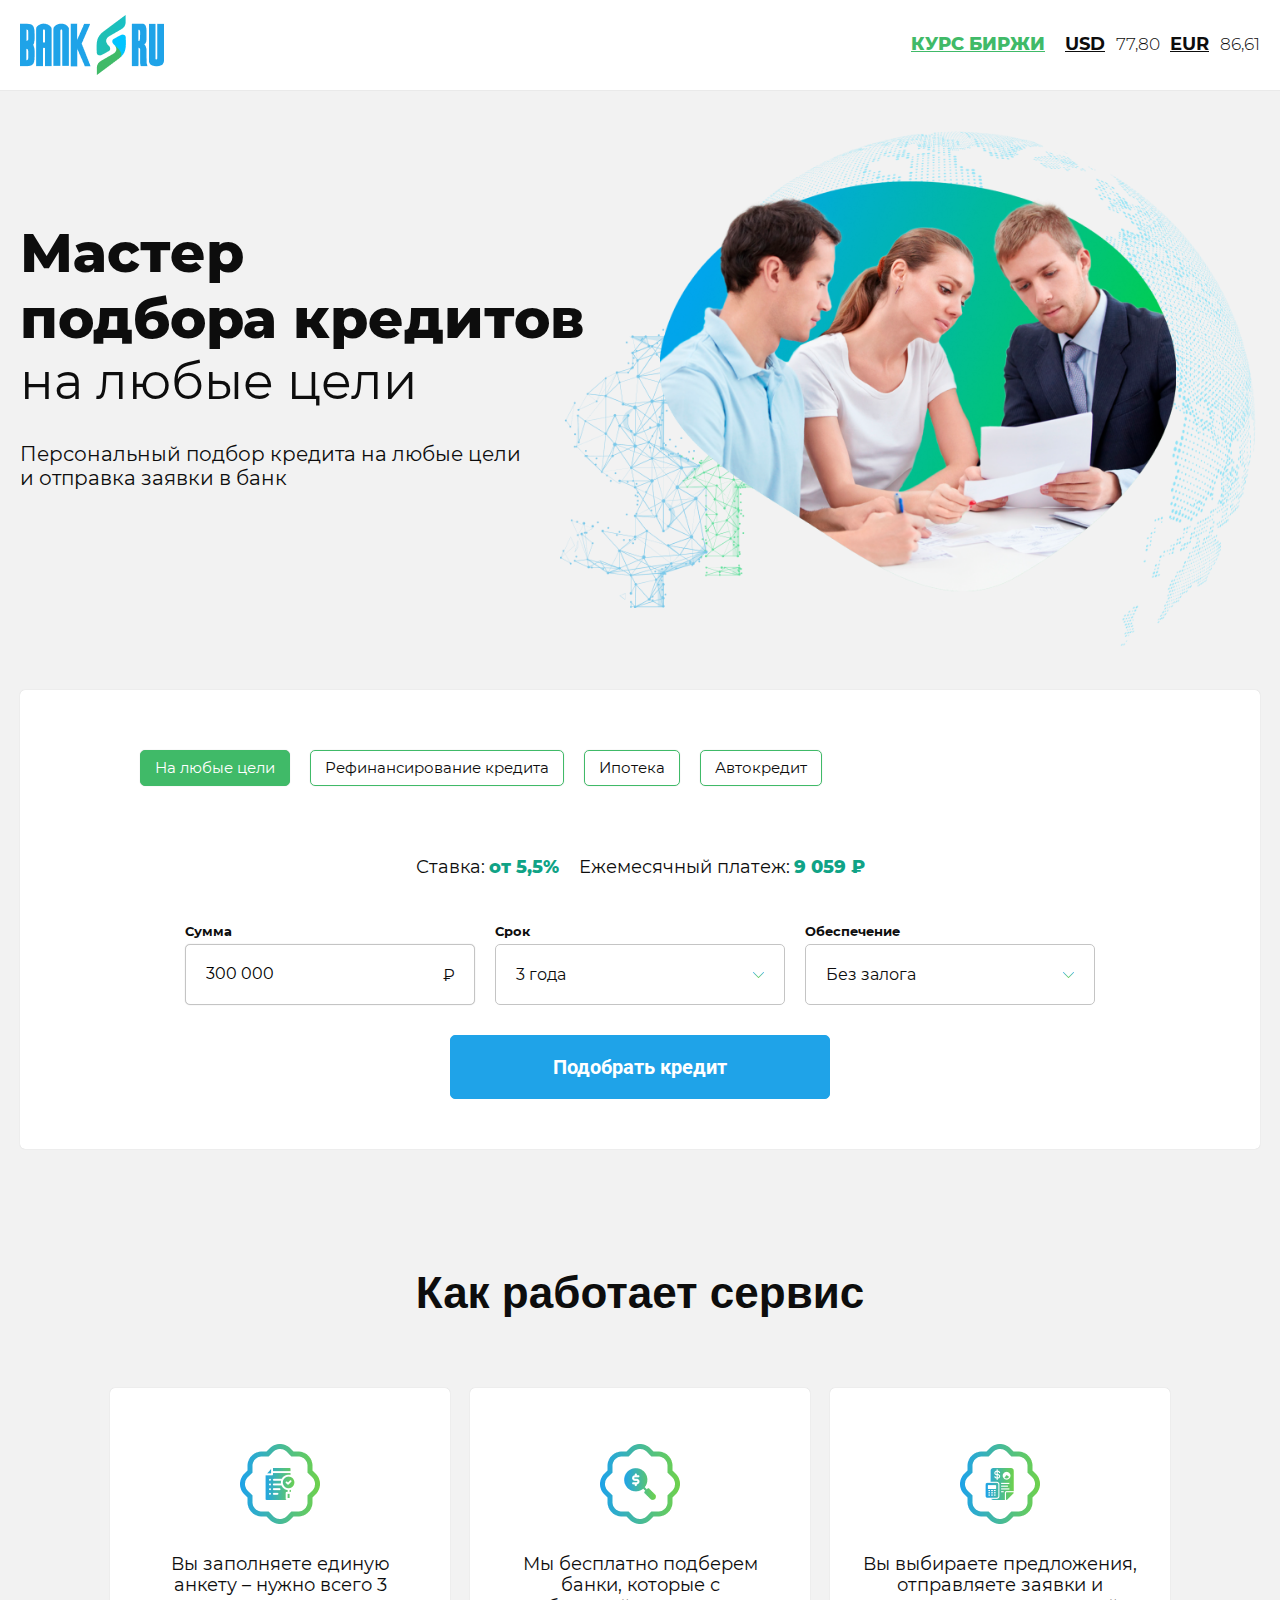
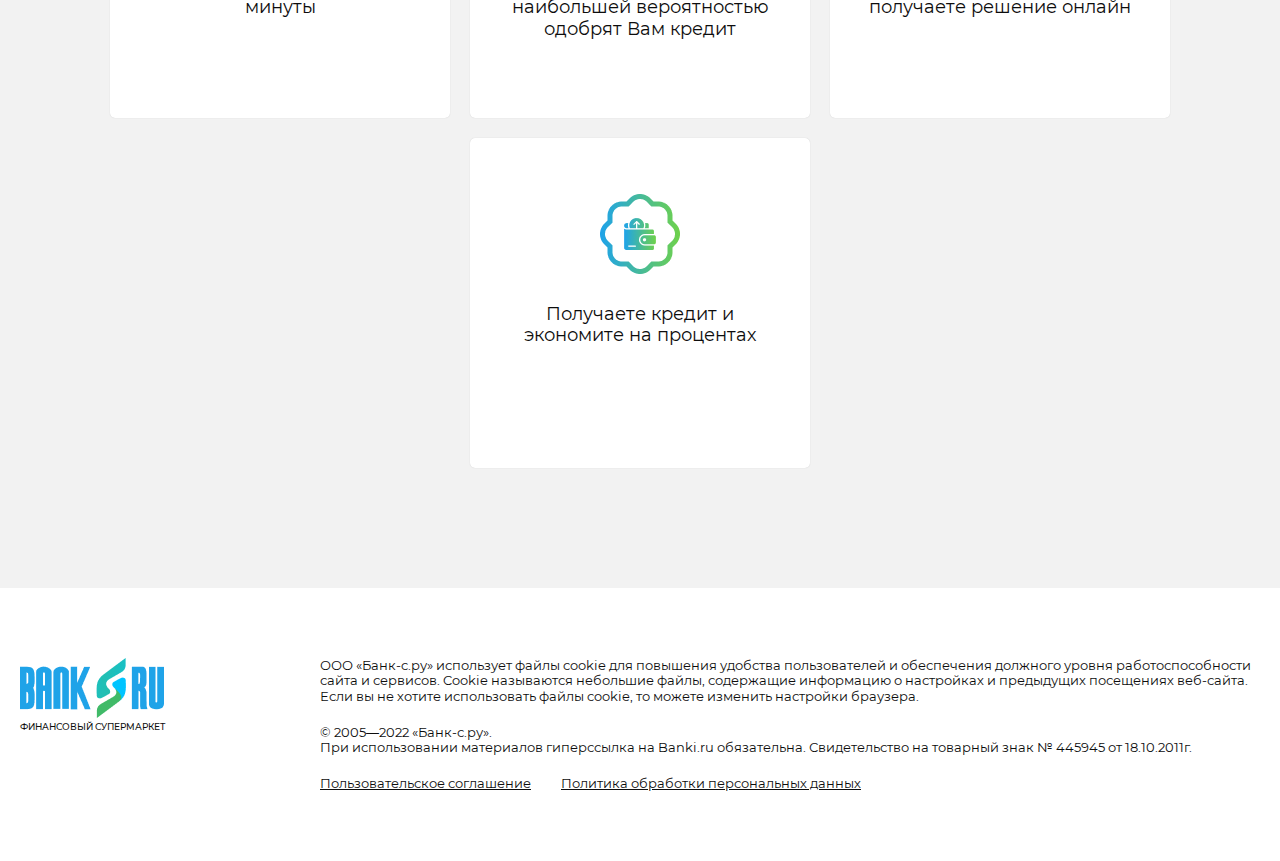
==== commit d13bf06b: "calc()" ====
--- a/master.html
+++ b/master.html
@@ -73,7 +73,7 @@
 
                         <div class="master-calc__text-group">
                             <span class="master-calc__text-group__title">Ежемесячный платеж:</span>
-                            <span class="master-calc__text-group__text">9 460 ₽</span>
+                            <span id="payment1" class="master-calc__text-group__text">9 059 ₽</span>
                         </div>
 
                     </div>
@@ -82,33 +82,33 @@
 
                         <div class="master-calc__input-group">
                             <label for="sum1" class="master-calc__label">Сумма</label>
-                            <input type="text" id="sum1" class="master-calc__input">
+                            <input value="300 000" type="text" id="sum1" class="master-calc__input">
                             <span class="master-calc__rouble">₽</span>
                         </div>
 
                         <div class="master-calc__input-group">
                             <p class="master-calc__label">Срок</p>
                             <div class="select select--1">
-                                <span class="select__title">3 года</span>
-                                <span class="select__arrow"><img src="img/master-calc/arrow.png" alt="arrow"></span>
-                                <div class="select__content">
-                                    <div class="select__option">1 мес.</div>
-                                    <div class="select__option">3 мес.</div>
-                                    <div class="select__option">6 мес.</div>
-                                    <div class="select__option">9 мес.</div>
-                                    <div class="select__option">1 год</div>
-                                    <div class="select__option">1 год 6 мес.</div>
-                                    <div class="select__option">2 года</div>
-                                    <div class="select__option active">3 года</div>
-                                    <div class="select__option">4 года</div>
-                                    <div class="select__option">5 лет</div>
-                                    <div class="select__option">6 лет</div>
-                                    <div class="select__option">7 лет</div>
-                                    <div class="select__option">10 лет</div>
-                                    <div class="select__option">15 лет</div>
-                                    <div class="select__option">20 лет</div>
-                                    <div class="select__option">25 лет</div>
-                                    <div class="select__option">30 лет</div>
+                                <span id="term1" class="select__title">3 года</span>
+                                <span class="select__arrow"><img src="img/master-calc/arrow.png" alt="arrow"></span>
+                                <div class="select__content">
+                                    <div data-term="1" class="select__option select__option--1">1 мес.</div>
+                                    <div data-term="3" class="select__option select__option--1">3 мес.</div>
+                                    <div data-term="6" class="select__option select__option--1">6 мес.</div>
+                                    <div data-term="9" class="select__option select__option--1">9 мес.</div>
+                                    <div class="select__option select__option--1">1 год</div>
+                                    <div data-term="18" class="select__option select__option--1">1 год 6 мес.</div>
+                                    <div class="select__option select__option--1">2 года</div>
+                                    <div class="select__option select__option--1 active">3 года</div>
+                                    <div class="select__option select__option--1">4 года</div>
+                                    <div class="select__option select__option--1">5 лет</div>
+                                    <div class="select__option select__option--1">6 лет</div>
+                                    <div class="select__option select__option--1">7 лет</div>
+                                    <div class="select__option select__option--1">10 лет</div>
+                                    <div class="select__option select__option--1">15 лет</div>
+                                    <div class="select__option select__option--1">20 лет</div>
+                                    <div class="select__option select__option--1">25 лет</div>
+                                    <div class="select__option select__option--1">30 лет</div>
                                 </div>
                             </div>
                         </div>
@@ -127,7 +127,7 @@
 
                     </div>
 
-                    <button class="button master-calc__button">Подобрать кредит</button>
+                    <button data-modal class="button master-calc__button">Подобрать кредит</button>
 
                 </form>
 
@@ -142,12 +142,12 @@
 
                         <div class="master-calc__text-group">
                             <span class="master-calc__text-group__title">Ежемесячный платеж:</span>
-                            <span class="master-calc__text-group__text">9 460 ₽</span>
+                            <span id="payment2" class="master-calc__text-group__text">9 059 ₽</span>
                         </div>
 
                         <div class="master-calc__text-group">
                             <span class="master-calc__text-group__title">Экономия в месяц:</span>
-                            <span class="master-calc__text-group__text">46 460 ₽</span>
+                            <span id="saving2" class="master-calc__text-group__text">9 059 ₽</span>
                         </div>
 
                     </div>
@@ -155,47 +155,47 @@
                     <div class="master-calc__box">
 
                         <div class="master-calc__input-group">
-                            <label for="sum1" class="master-calc__label">Сумма текущих кредитов</label>
-                            <input type="text" id="sum1" class="master-calc__input">
-                            <span class="master-calc__rouble">₽</span>
-                        </div>
-
-                        <div class="master-calc__input-group">
-                            <label for="sum1" class="master-calc__label">Плачу сейчас в месяц</label>
-                            <input type="text" id="sum1" class="master-calc__input">
+                            <label for="sum2" class="master-calc__label">Сумма текущих кредитов</label>
+                            <input value="300 000" type="text" id="sum2" class="master-calc__input">
+                            <span class="master-calc__rouble">₽</span>
+                        </div>
+
+                        <div class="master-calc__input-group">
+                            <label for="paymentNow2" class="master-calc__label">Плачу сейчас в месяц</label>
+                            <input value="18 118" type="text" id="paymentNow2" class="master-calc__input">
                             <span class="master-calc__rouble">₽</span>
                         </div>
 
                         <div class="master-calc__input-group">
                             <p class="master-calc__label">Желаемый срок кредита</p>
                             <div class="select select--3">
-                                <span class="select__title">3 года</span>
-                                <span class="select__arrow"><img src="img/master-calc/arrow.png" alt="arrow"></span>
-                                <div class="select__content">
-                                    <div class="select__option">1 мес.</div>
-                                    <div class="select__option">3 мес.</div>
-                                    <div class="select__option">6 мес.</div>
-                                    <div class="select__option">9 мес.</div>
-                                    <div class="select__option">1 год</div>
-                                    <div class="select__option">1 год 6 мес.</div>
-                                    <div class="select__option">2 года</div>
-                                    <div class="select__option active">3 года</div>
-                                    <div class="select__option">4 года</div>
-                                    <div class="select__option">5 лет</div>
-                                    <div class="select__option">6 лет</div>
-                                    <div class="select__option">7 лет</div>
-                                    <div class="select__option">10 лет</div>
-                                    <div class="select__option">15 лет</div>
-                                    <div class="select__option">20 лет</div>
-                                    <div class="select__option">25 лет</div>
-                                    <div class="select__option">30 лет</div>
-                                </div>
-                            </div>
-                        </div>
-
-                    </div>
-
-                    <button class="button master-calc__button">Подобрать кредит</button>
+                                <span id="term2" class="select__title">3 года</span>
+                                <span class="select__arrow"><img src="img/master-calc/arrow.png" alt="arrow"></span>
+                                <div class="select__content">
+                                    <div data-term="1" class="select__option select__option--2">1 мес.</div>
+                                    <div data-term="3" class="select__option select__option--2">3 мес.</div>
+                                    <div data-term="6" class="select__option select__option--2">6 мес.</div>
+                                    <div data-term="9" class="select__option select__option--2">9 мес.</div>
+                                    <div class="select__option select__option--2">1 год</div>
+                                    <div data-term="18" class="select__option select__option--2">1 год 6 мес.</div>
+                                    <div class="select__option select__option--2">2 года</div>
+                                    <div class="select__option select__option--2 active">3 года</div>
+                                    <div class="select__option select__option--2">4 года</div>
+                                    <div class="select__option select__option--2">5 лет</div>
+                                    <div class="select__option select__option--2">6 лет</div>
+                                    <div class="select__option select__option--2">7 лет</div>
+                                    <div class="select__option select__option--2">10 лет</div>
+                                    <div class="select__option select__option--2">15 лет</div>
+                                    <div class="select__option select__option--2">20 лет</div>
+                                    <div class="select__option select__option--2">25 лет</div>
+                                    <div class="select__option select__option--2">30 лет</div>
+                                </div>
+                            </div>
+                        </div>
+
+                    </div>
+
+                    <button data-modal class="button master-calc__button">Подобрать кредит</button>
 
                 </form>
 
@@ -210,12 +210,12 @@
 
                         <div class="master-calc__text-group">
                             <span class="master-calc__text-group__title">Сумма кредита:</span>
-                            <span class="master-calc__text-group__text">2 500 000 ₽</span>
+                            <span id="credit3" class="master-calc__text-group__text">2 500 000 ₽</span>
                         </div>
 
                         <div class="master-calc__text-group">
                             <span class="master-calc__text-group__title">Ежемесячный платеж:</span>
-                            <span class="master-calc__text-group__text">25 910 ₽</span>
+                            <span id="payment3" class="master-calc__text-group__text">25 910 ₽</span>
                         </div>
 
                     </div>
@@ -241,41 +241,42 @@
                         </div>
 
                         <div class="master-calc__input-group">
-                            <label for="sum1" class="master-calc__label">Стоимость недвижимости</label>
-                            <input type="text" id="sum1" class="master-calc__input">
-                            <span class="master-calc__rouble">₽</span>
-                        </div>
-
-                        <div class="master-calc__input-group">
-                            <label for="sum1" class="master-calc__label">Первоначальный взнос</label>
-                            <input type="text" id="sum1" class="master-calc__input">
-                            <span class="master-calc__rouble">₽</span>
+                            <label for="sum3" class="master-calc__label">Стоимость недвижимости</label>
+                            <input value="3 500 000" type="text" id="sum3" class="master-calc__input">
+                            <span class="master-calc__rouble">₽</span>
+                        </div>
+
+                        <div class="master-calc__input-group">
+                            <label for="fee3" class="master-calc__label">Первоначальный взнос</label>
+                            <input value="1 000 000" type="text" id="fee3" class="master-calc__input">
+                            <span class="master-calc__rouble">₽</span>
+                            <span class="master-calc__invalide"></span>
                         </div>
 
                         <div class="master-calc__input-group">
                             <p class="master-calc__label">Срок</p>
                             <div class="select select--5">
-                                <span class="select__title">10 лет</span>
-                                <span class="select__arrow"><img src="img/master-calc/arrow.png" alt="arrow"></span>
-                                <div class="select__content">
-                                    <div class="select__option">2 года</div>
-                                    <div class="select__option">3 года</div>
-                                    <div class="select__option">4 года</div>
-                                    <div class="select__option">5 лет</div>
-                                    <div class="select__option">6 лет</div>
-                                    <div class="select__option">7 лет</div>
-                                    <div class="select__option active">10 лет</div>
-                                    <div class="select__option">15 лет</div>
-                                    <div class="select__option">20 лет</div>
-                                    <div class="select__option">25 лет</div>
-                                    <div class="select__option">30 лет</div>
-                                </div>
-                            </div>
-                        </div>
-
-                    </div>
-
-                    <button class="button master-calc__button">Подобрать кредит</button>
+                                <span id="term3" class="select__title">10 лет</span>
+                                <span class="select__arrow"><img src="img/master-calc/arrow.png" alt="arrow"></span>
+                                <div class="select__content">
+                                    <div class="select__option select__option--3">2 года</div>
+                                    <div class="select__option select__option--3">3 года</div>
+                                    <div class="select__option select__option--3">4 года</div>
+                                    <div class="select__option select__option--3">5 лет</div>
+                                    <div class="select__option select__option--3">6 лет</div>
+                                    <div class="select__option select__option--3">7 лет</div>
+                                    <div class="select__option select__option--3 active">10 лет</div>
+                                    <div class="select__option select__option--3">15 лет</div>
+                                    <div class="select__option select__option--3">20 лет</div>
+                                    <div class="select__option select__option--3">25 лет</div>
+                                    <div class="select__option select__option--3">30 лет</div>
+                                </div>
+                            </div>
+                        </div>
+
+                    </div>
+
+                    <button data-modal class="button master-calc__button">Подобрать кредит</button>
 
                 </form>
 
@@ -290,7 +291,7 @@
 
                         <div class="master-calc__text-group">
                             <span class="master-calc__text-group__title">Ежемесячный платеж:</span>
-                            <span class="master-calc__text-group__text">9 460 ₽</span>
+                            <span id="payment4" class="master-calc__text-group__text">9 059 ₽</span>
                         </div>
 
                     </div>
@@ -298,41 +299,41 @@
                     <div class="master-calc__box">
 
                         <div class="master-calc__input-group">
-                            <label for="sum1" class="master-calc__label">Сумма</label>
-                            <input type="text" id="sum1" class="master-calc__input">
+                            <label for="sum4" class="master-calc__label">Сумма</label>
+                            <input value="300 000" type="text" id="sum4" class="master-calc__input">
                             <span class="master-calc__rouble">₽</span>
                         </div>
 
                         <div class="master-calc__input-group">
                             <p class="master-calc__label">Срок кредита</p>
                             <div class="select select--6">
-                                <span class="select__title">3 года</span>
-                                <span class="select__arrow"><img src="img/master-calc/arrow.png" alt="arrow"></span>
-                                <div class="select__content">
-                                    <div class="select__option">1 мес.</div>
-                                    <div class="select__option">3 мес.</div>
-                                    <div class="select__option">6 мес.</div>
-                                    <div class="select__option">9 мес.</div>
-                                    <div class="select__option">1 год</div>
-                                    <div class="select__option">1 год 6 мес.</div>
-                                    <div class="select__option">2 года</div>
-                                    <div class="select__option active">3 года</div>
-                                    <div class="select__option">4 года</div>
-                                    <div class="select__option">5 лет</div>
-                                    <div class="select__option">6 лет</div>
-                                    <div class="select__option">7 лет</div>
-                                    <div class="select__option">10 лет</div>
-                                    <div class="select__option">15 лет</div>
-                                    <div class="select__option">20 лет</div>
-                                    <div class="select__option">25 лет</div>
-                                    <div class="select__option">30 лет</div>
-                                </div>
-                            </div>
-                        </div>
-
-                    </div>
-
-                    <button class="button master-calc__button">Подобрать кредит</button>
+                                <span id="term4" class="select__title">3 года</span>
+                                <span class="select__arrow"><img src="img/master-calc/arrow.png" alt="arrow"></span>
+                                <div class="select__content">
+                                    <div data-term="1" class="select__option select__option--4">1 мес.</div>
+                                    <div data-term="3" class="select__option select__option--4">3 мес.</div>
+                                    <div data-term="6" class="select__option select__option--4">6 мес.</div>
+                                    <div data-term="9" class="select__option select__option--4">9 мес.</div>
+                                    <div class="select__option select__option--4">1 год</div>
+                                    <div data-term="18" class="select__option select__option--4">1 год 6 мес.</div>
+                                    <div class="select__option select__option--4">2 года</div>
+                                    <div class="select__option select__option--4 active">3 года</div>
+                                    <div class="select__option select__option--4">4 года</div>
+                                    <div class="select__option select__option--4">5 лет</div>
+                                    <div class="select__option select__option--4">6 лет</div>
+                                    <div class="select__option select__option--4">7 лет</div>
+                                    <div class="select__option select__option--4">10 лет</div>
+                                    <div class="select__option select__option--4">15 лет</div>
+                                    <div class="select__option select__option--4">20 лет</div>
+                                    <div class="select__option select__option--4">25 лет</div>
+                                    <div class="select__option select__option--4">30 лет</div>
+                                </div>
+                            </div>
+                        </div>
+
+                    </div>
+
+                    <button data-modal class="button master-calc__button">Подобрать кредит</button>
 
                 </form>
 
@@ -399,6 +400,38 @@
     </footer>
     <!-- /.section footer -->
 
+    <div class="modal modal-main">
+        <form action="#" class="modal-main__dialog">
+            <img src="img/modal/close.png" alt="close" class="modal-main__close">
+            <div class="modal-main__box">
+                <p class="modal-main__title">Оформите заявку, чтобы мы смогли прислать смс с решением банков.<br>Мы гарантируем безопасность и сохранность Ваших данных</p>
+                <img src="img/modal/bgMainM.png" alt="good" class="modal-main__img">
+                <div class="modal-main__input-group">
+                    <input placeholder="Ваше имя" type="text" class="modal-main__input">
+                </div>
+                <div class="modal-main__input-group">
+                    <input placeholder="Телефон" type="text" class="modal-main__input">
+                </div>
+                <button class="button modal-main__button">Подобрать кредит</button>
+            </div>
+        </form>
+    </div>
+    <!-- /.modal -->
+
+    <div class="modal modal-success">
+
+        <div class="modal-success__dialog">
+            <div class="modal-success__box">
+                <img src="img/modal/close.png" alt="close" class="modal-success__close">
+                <img src="img/modal/logoSuccess.png" alt="ok" class="modal-success__img">
+                <p class="modal-success__title">Ваша заявка отправлена!</p>
+                <p class="modal-success__text">Наши специалисты свяжутся с Вами в ближайшее время</p>
+            </div>
+        </div>
+
+    </div>
+    <!-- /.modal modal--active modal-success -->
+
     <script src="js/script.js"></script>
     
 </body>
--- a/css/style.css
+++ b/css/style.css
@@ -687,6 +687,14 @@
       cursor: pointer;
       transition: 0.3s;
       margin: 10px; }
+  .master-calc__invalide {
+    position: absolute;
+    color: tomato;
+    bottom: -25px;
+    left: 0;
+    font-size: 12px;
+    text-align: center;
+    line-height: 1; }
 
 .select {
   background-color: #FFFFFF;
@@ -967,7 +975,7 @@
   .select {
     font-size: 14px; }
   .master-calc__box {
-    margin-bottom: 7px; }
+    margin-bottom: 20px; }
   .master-calc__button {
     font-size: 16px;
     width: 290px; }
@@ -1085,6 +1093,9 @@
     font-size: 22px; } }
 
 @media screen and (max-width: 767px) {
+  .master-calc__result {
+    flex-wrap: wrap;
+    justify-content: center; }
   .master-main {
     padding: 28px 0 34px;
     text-align: center; }
@@ -1165,16 +1176,16 @@
     width: 100%; }
   .master-calc {
     padding: 0; }
+    .master-calc__result {
+      flex-direction: column;
+      width: 100%;
+      max-width: 300px;
+      align-items: flex-start; }
     .master-calc__text-group {
       margin-right: 0;
       margin-bottom: 10px; }
       .master-calc__text-group:last-child {
         margin-bottom: 0; }
-    .master-calc__result {
-      flex-direction: column;
-      width: 100%;
-      max-width: 300px;
-      align-items: flex-start; }
     .master-calc__box {
       margin-bottom: 0;
       width: 100%; }
